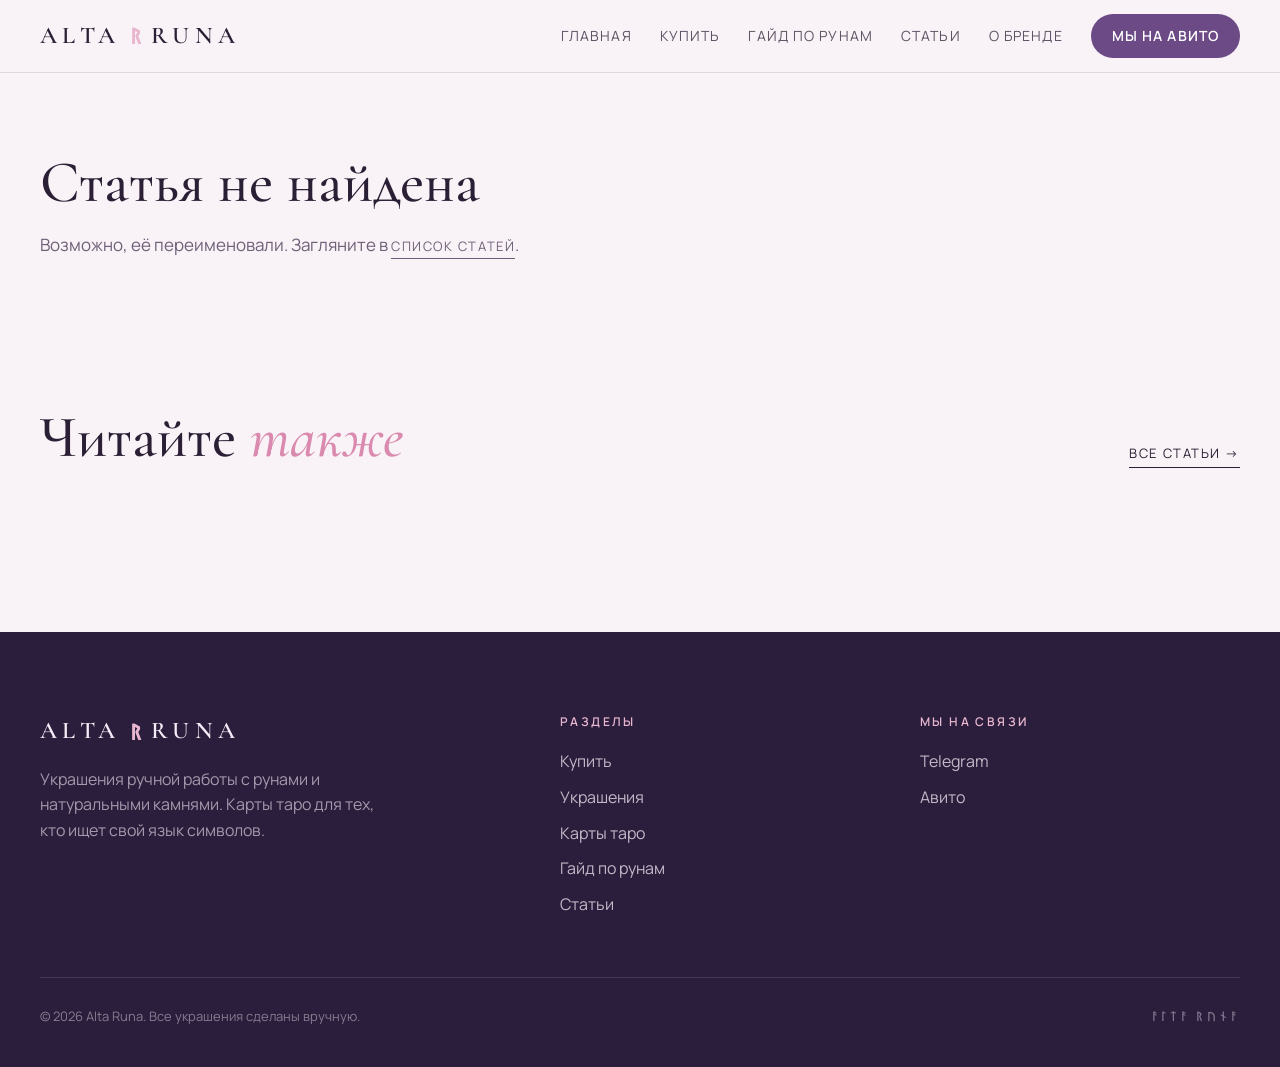
==== article.html @ 868ac563 "Alta Runa: сайт – главная, каталог, гайд по рунам, статьи Co-Authored-By: Claude Opus 5.5 <noreply@a" ====
<!DOCTYPE html>
<html lang="ru">
<head>
<meta charset="UTF-8">
<meta name="viewport" content="width=device-width, initial-scale=1">
<title>Статья – Alta Runa</title>
<meta name="description" content="Статья Alta Runa о рунах, камнях и таро.">
<meta property="og:title" content="Статья – Alta Runa">
<meta property="og:description" content="Статья Alta Runa о рунах, камнях и таро.">
<meta name="theme-color" content="#2B1D3C">
<link rel="icon" href="data:image/svg+xml,<svg xmlns='http://www.w3.org/2000/svg' viewBox='0 0 100 100'><rect width='100' height='100' rx='22' fill='%232B1D3C'/><text x='50' y='72' font-size='64' text-anchor='middle' fill='%23C9AEE0'>ᚱ</text></svg>">
<link rel="preconnect" href="https://fonts.googleapis.com">
<link rel="preconnect" href="https://fonts.gstatic.com" crossorigin>
<link href="https://fonts.googleapis.com/css2?family=Cormorant+Garamond:ital,wght@0,500;0,600;1,500&family=Manrope:wght@400;500;600;700&family=Noto+Sans+Runic&display=swap" rel="stylesheet">
<link rel="stylesheet" href="assets/style.css">
</head>
<body data-page="article">
<header id="site-header"></header>
<main>
  <div id="article"></div>
  <section class="section">
    <div class="wrap">
      <div class="sec-head"><h2>Читайте <em>также</em></h2><a href="articles.html" class="link-arrow">Все статьи →</a></div>
      <div class="grid" id="related"></div>
    </div>
  </section>
</main>
<footer id="site-footer"></footer>
<script src="data/products.js"></script>
<script src="data/articles.js"></script>
<script src="assets/main.js"></script>
</body>
</html>
---- assets/style.css ----
/* ===================== ALTA RUNA ===================== */
:root{
  --bg:#F9F2F6;
  --bg-2:#F2E3EC;
  --ink:#2A1F35;
  --ink-soft:#6E6078;
  --line:rgba(60,35,85,.13);
  --dark:#2B1D3C;
  --dark-2:#3A2950;
  --bone:#F4EDF7;
  --accent:#6B4A85;
  --accent-2:#E8B7CF;
  --pink:#D98AAE;
  --pink-soft:#F6DCE7;
  --radius:18px;
  --wrap:1200px;
  --serif:"Cormorant Garamond", "Cormorant", Georgia, serif;
  --sans:"Manrope", system-ui, -apple-system, "Segoe UI", sans-serif;
  --rune:"Noto Sans Runic", "Segoe UI Historic", "Segoe UI Symbol", serif;
}
*{box-sizing:border-box;margin:0;padding:0}
html{scroll-behavior:smooth}
body{font-family:var(--sans);background:var(--bg);color:var(--ink);line-height:1.6;font-size:16px;-webkit-font-smoothing:antialiased}
img{max-width:100%;display:block}
a{color:inherit;text-decoration:none}
.wrap{width:min(var(--wrap),100% - 40px);margin-inline:auto}
.rune{font-family:var(--rune)}

/* ---------- Header ---------- */
.header{position:sticky;top:0;z-index:50;background:rgba(249,242,246,.82);backdrop-filter:blur(14px);-webkit-backdrop-filter:blur(14px);border-bottom:1px solid var(--line)}
.header.on-dark{background:rgba(43,29,60,.8);color:var(--bone);border-color:rgba(244,237,247,.12)}
.header__in{display:flex;align-items:center;justify-content:space-between;height:72px}
.logo{display:flex;align-items:center;gap:10px;font-family:var(--serif);font-size:24px;letter-spacing:.22em;font-weight:600;text-transform:uppercase}
.logo .rune{font-size:22px;color:var(--accent-2);letter-spacing:0}
.nav{display:flex;align-items:center;gap:28px}
.nav a{font-size:14px;letter-spacing:.08em;text-transform:uppercase;opacity:.75;transition:opacity .2s}
.nav a:hover,.nav a.active{opacity:1}
.nav .btn{opacity:1;color:#fff}
.nav a.active{border-bottom:1px solid currentColor;padding-bottom:2px}
.burger{display:none;background:none;border:0;color:inherit;width:40px;height:40px;cursor:pointer}
.burger span{display:block;height:1.5px;background:currentColor;margin:7px 8px;transition:.3s}

/* ---------- Buttons ---------- */
.btn{display:inline-flex;align-items:center;justify-content:center;gap:10px;padding:14px 28px;border-radius:999px;font-size:14px;letter-spacing:.08em;text-transform:uppercase;font-weight:600;border:1px solid transparent;cursor:pointer;transition:transform .2s, background .2s, color .2s, border-color .2s;font-family:var(--sans)}
.btn:hover{transform:translateY(-2px)}
.btn--accent{background:var(--accent);color:#fff}
.btn--accent:hover{background:#583A70}
.btn--ghost{border-color:currentColor;background:transparent}
.btn--ghost:hover{background:var(--ink);color:var(--bg);border-color:var(--ink)}
.on-dark-section .btn--ghost:hover{background:var(--bone);color:var(--dark);border-color:var(--bone)}
.btn--sm{padding:10px 20px;font-size:12px}
.btn--full{width:100%}

/* ---------- Hero ---------- */
.hero{position:relative;background:var(--dark);color:var(--bone);overflow:hidden;margin-top:-72px;padding-top:72px}
.hero::before{content:"";position:absolute;inset:0;background:radial-gradient(35% 45% at 92% 15%, rgba(217,138,174,.30), transparent 70%), radial-gradient(60% 70% at 78% 50%, rgba(155,123,186,.42), transparent 70%), radial-gradient(40% 50% at 10% 100%, rgba(232,150,190,.22), transparent 70%)}
.hero__in{position:relative;display:grid;grid-template-columns:1.1fr 1fr;align-items:center;gap:40px;min-height:calc(100vh - 72px);max-height:900px;padding:60px 0}
.eyebrow{font-size:12px;letter-spacing:.32em;text-transform:uppercase;color:var(--accent-2);margin-bottom:22px;display:block}
.hero h1{font-family:var(--serif);font-weight:500;font-size:clamp(48px,6.4vw,96px);line-height:.98;letter-spacing:-.01em}
.hero h1 em{font-style:italic;color:var(--accent-2)}
.hero p{margin-top:28px;max-width:470px;font-size:18px;color:rgba(244,237,247,.72)}
.hero__cta{display:flex;flex-wrap:wrap;gap:14px;margin-top:40px}

.ring{position:relative;width:min(520px,100%);aspect-ratio:1;margin-inline:auto}
.ring__track{position:absolute;inset:0;animation:spin 90s linear infinite}
.ring__track span{position:absolute;left:50%;top:50%;font-family:var(--rune);font-size:clamp(16px,2vw,24px);color:rgba(244,237,247,.55)}
.ring__circle{position:absolute;inset:9%;border-radius:50%;border:1px solid rgba(244,237,247,.16)}
.ring__circle--2{inset:22%;border-color:rgba(201,174,224,.4)}
.ring__stone{position:absolute;inset:28%;border-radius:50%;background:radial-gradient(circle at 34% 30%, #B79BD0 0%, #6E4C8C 38%, #3B2456 78%, #1D1030 100%);box-shadow:0 40px 80px rgba(0,0,0,.55), inset -18px -24px 50px rgba(0,0,0,.45), inset 12px 14px 30px rgba(240,225,255,.25);display:grid;place-items:center}
.ring__stone .rune{font-size:clamp(70px,10vw,130px);color:rgba(250,244,255,.92);text-shadow:0 2px 0 rgba(0,0,0,.25), 0 0 30px rgba(210,180,255,.45)}
@keyframes spin{to{transform:rotate(360deg)}}

/* ---------- Marquee ---------- */
.marquee{background:linear-gradient(90deg,var(--accent),#A86A9C 50%,var(--pink));color:#fff;overflow:hidden;white-space:nowrap;padding:16px 0}
.marquee__track{display:inline-flex;gap:46px;animation:marq 40s linear infinite;font-size:14px;letter-spacing:.24em;text-transform:uppercase}
.marquee__track .rune{letter-spacing:0;font-size:18px;opacity:.8}
@keyframes marq{to{transform:translateX(-50%)}}

/* ---------- Sections ---------- */
.section{padding:110px 0}
.section--tight{padding:70px 0}
.section--alt{background:var(--bg-2)}
.on-dark-section{background:var(--dark);color:var(--bone)}
.sec-head{display:flex;align-items:end;justify-content:space-between;gap:30px;margin-bottom:54px;flex-wrap:wrap}
.sec-head h2,.page-title h1{font-family:var(--serif);font-weight:500;font-size:clamp(38px,4.6vw,64px);line-height:1.02}
.sec-head h2 em,.page-title h1 em{font-style:italic;color:var(--pink)}
.sec-head p{max-width:420px;color:var(--ink-soft)}
.link-arrow{font-size:13px;letter-spacing:.12em;text-transform:uppercase;border-bottom:1px solid currentColor;padding-bottom:3px;white-space:nowrap}

/* ---------- Collections ---------- */
.collections{display:grid;grid-template-columns:1fr 1fr;gap:22px}
.coll{position:relative;border-radius:var(--radius);overflow:hidden;min-height:440px;padding:40px;display:flex;flex-direction:column;justify-content:flex-end;color:#fff;isolation:isolate;transition:transform .4s}
.coll:hover{transform:translateY(-4px)}
.coll::after{content:"";position:absolute;inset:0;background:linear-gradient(to top, rgba(0,0,0,.55), transparent 60%);z-index:-1}
.coll__sym{position:absolute;top:30px;right:36px;font-family:var(--rune);font-size:150px;line-height:1;opacity:.28;z-index:-1;transition:transform .6s}
.coll:hover .coll__sym{transform:rotate(-8deg) scale(1.08)}
.coll h3{font-family:var(--serif);font-size:44px;font-weight:500;line-height:1}
.coll p{margin-top:10px;opacity:.85;max-width:340px}
.coll .link-arrow{margin-top:24px;align-self:flex-start}

/* ---------- Art placeholders (tones) ---------- */
.tone-amber{background:radial-gradient(circle at 30% 25%, #F2C98A, #B9712F 55%, #5C3014)}
.tone-obsidian{background:radial-gradient(circle at 30% 25%, #5A4E6E, #272033 55%, #100B17)}
.tone-rose{background:radial-gradient(circle at 30% 25%, #FBE3EC, #E0A3BE 55%, #9A5677)}
.tone-amethyst{background:radial-gradient(circle at 30% 25%, #CDB6E0, #7A5A9A 55%, #33234A)}
.tone-jade{background:radial-gradient(circle at 30% 25%, #C3DCC9, #5E8A6D 55%, #253D30)}
.tone-moon{background:radial-gradient(circle at 30% 25%, #F4EFF7, #B2A6C2 55%, #4E4560)}
.tone-lilac{background:radial-gradient(circle at 30% 25%, #EFE3F4, #BFA3D2 55%, #75588E)}
.tone-plum{background:radial-gradient(circle at 30% 25%, #9A7BB6, #5A3C74 55%, #24152F)}
.tone-copper{background:radial-gradient(circle at 30% 25%, #E9B58E, #A0623F 55%, #44200F)}

/* ---------- Product cards ---------- */
.grid{display:grid;grid-template-columns:repeat(3,1fr);gap:28px}
.card{display:flex;flex-direction:column;background:#FDFBFE;border-radius:var(--radius);overflow:hidden;border:1px solid var(--line);transition:transform .35s, box-shadow .35s}
.card:hover{transform:translateY(-6px);box-shadow:0 26px 50px -24px rgba(60,35,85,.35)}
.card__media{position:relative;aspect-ratio:4/5;overflow:hidden;display:grid;place-items:center}
.card__media img{width:100%;height:100%;object-fit:cover;transition:transform .7s}
.card:hover .card__media img{transform:scale(1.05)}
.art{position:absolute;inset:0;display:grid;place-items:center}
.art::before{content:"";position:absolute;width:62%;aspect-ratio:1;border-radius:50%;border:1px solid rgba(255,255,255,.35)}
.art::after{content:"";position:absolute;width:78%;aspect-ratio:1;border-radius:50%;border:1px dashed rgba(255,255,255,.18)}
.art__sym{font-family:var(--rune);font-size:clamp(80px,9vw,120px);color:rgba(255,255,255,.9);text-shadow:0 4px 20px rgba(0,0,0,.25);transition:transform .6s}
.card:hover .art__sym{transform:scale(1.08)}
.badge{position:absolute;top:16px;left:16px;background:var(--pink-soft);color:#8E3F66;font-size:11px;letter-spacing:.14em;text-transform:uppercase;font-weight:700;padding:6px 12px;border-radius:999px;z-index:2}
.card__body{padding:24px 24px 26px;display:flex;flex-direction:column;flex:1}
.card__meta{font-size:12px;letter-spacing:.14em;text-transform:uppercase;color:var(--pink)}
.card__title{font-family:var(--serif);font-size:27px;font-weight:600;line-height:1.1;margin:8px 0 10px}
.card__desc{color:var(--ink-soft);font-size:15px;flex:1}
.card__foot{display:flex;align-items:center;justify-content:space-between;gap:12px;margin-top:22px;padding-top:18px;border-top:1px solid var(--line)}
.price{font-family:var(--serif);font-size:28px;font-weight:600}
.price small{font-size:18px}

/* ---------- Article cards ---------- */
.a-card{display:flex;flex-direction:column;gap:18px}
.a-card__cover{position:relative;aspect-ratio:3/2;border-radius:var(--radius);overflow:hidden;display:grid;place-items:center}
.a-card__cover img{width:100%;height:100%;object-fit:cover;transition:transform .7s}
.a-card:hover .a-card__cover img,.a-card:hover .art__sym{transform:scale(1.06)}
.a-card__cover .art__sym{font-size:90px}
.a-card__meta{display:flex;gap:14px;font-size:12px;letter-spacing:.12em;text-transform:uppercase;color:var(--ink-soft)}
.a-card__meta b{color:var(--accent);font-weight:600}
.a-card h3{font-family:var(--serif);font-size:28px;line-height:1.12;font-weight:600;transition:color .2s}
.a-card:hover h3{color:var(--accent)}
.a-card p{color:var(--ink-soft);font-size:15px}

/* ---------- Features ---------- */
.features{display:grid;grid-template-columns:repeat(3,1fr);gap:1px;background:rgba(244,237,247,.12);border:1px solid rgba(244,237,247,.12);border-radius:var(--radius);overflow:hidden}
.feature{background:var(--dark);padding:46px 38px}
.feature .rune{font-size:42px;color:var(--accent-2)}
.feature h3{font-family:var(--serif);font-size:30px;font-weight:500;margin:20px 0 10px}
.feature p{color:rgba(244,237,247,.65)}
.about-grid{display:grid;grid-template-columns:1fr 1fr;gap:70px;align-items:end;margin-bottom:60px}
.about-grid h2{font-family:var(--serif);font-weight:500;font-size:clamp(38px,4.6vw,64px);line-height:1.02}
.about-grid h2 em{font-style:italic;color:var(--accent-2)}
.about-grid p{color:rgba(244,237,247,.72);font-size:17px}
.about-grid p+p{margin-top:16px}

/* ---------- CTA ---------- */
.cta{border-radius:28px;padding:80px 60px;text-align:center;position:relative;overflow:hidden;background:linear-gradient(120deg,var(--accent) 0%,#9A5E95 55%,var(--pink) 100%);color:#fff}
.cta::before{content:"ᚨᛚᛏᚨ ᚱᚢᚾᚨ";position:absolute;inset:auto 0 -40px 0;font-family:var(--rune);font-size:200px;opacity:.08;white-space:nowrap;line-height:1}
.cta h2{font-family:var(--serif);font-weight:500;font-size:clamp(36px,4.4vw,58px);line-height:1.05;position:relative}
.cta p{max-width:520px;margin:18px auto 34px;opacity:.85;position:relative}
.cta .btn{background:#fff;color:var(--accent);position:relative}

/* ---------- Page title & filters ---------- */
.page-title{padding:80px 0 40px}
.page-title p{margin-top:18px;max-width:560px;color:var(--ink-soft);font-size:17px}
.filters{display:flex;flex-wrap:wrap;gap:10px;margin-bottom:46px}
.chip{padding:10px 22px;border-radius:999px;border:1px solid var(--line);background:transparent;font-family:var(--sans);font-size:13px;letter-spacing:.08em;text-transform:uppercase;cursor:pointer;color:var(--ink);transition:.2s}
.chip:hover{border-color:var(--ink)}
.chip.active{background:var(--ink);color:var(--bg);border-color:var(--ink)}
.empty{padding:60px 0;color:var(--ink-soft);text-align:center;grid-column:1/-1}

/* ---------- Article page ---------- */
.article-hero{padding:70px 0 0}
.article-hero .back{font-size:13px;letter-spacing:.12em;text-transform:uppercase;color:var(--ink-soft)}
.article-hero .back:hover{color:var(--accent)}
.article-hero h1{font-family:var(--serif);font-weight:500;font-size:clamp(40px,5.4vw,76px);line-height:1.02;margin:26px 0 20px;max-width:900px}
.article-cover{position:relative;aspect-ratio:21/9;border-radius:var(--radius);overflow:hidden;margin:44px 0 0;display:grid;place-items:center}
.article-cover img{width:100%;height:100%;object-fit:cover}
.article-cover .art__sym{font-size:clamp(110px,14vw,200px)}
.prose{max-width:720px;margin:64px auto 0;font-size:18px;line-height:1.8}
.prose > p:first-child{font-family:var(--serif);font-size:25px;line-height:1.5}
.prose p{margin-bottom:22px}
.prose h2{font-family:var(--serif);font-weight:600;font-size:34px;line-height:1.15;margin:46px 0 16px}
.prose ul{margin:0 0 22px 0;list-style:none}
.prose li{position:relative;padding-left:30px;margin-bottom:10px}
.prose li::before{content:"ᛜ";font-family:var(--rune);position:absolute;left:0;top:0;color:var(--pink)}
.prose strong{font-weight:700}
.prose a{color:var(--accent);border-bottom:1px solid currentColor}

/* ---------- Footer ---------- */
.footer{background:var(--dark);color:var(--bone);padding:80px 0 40px;margin-top:0}
.footer__top{display:grid;grid-template-columns:1.5fr 1fr 1fr;gap:40px;padding-bottom:50px;border-bottom:1px solid rgba(244,237,247,.12)}
.footer .logo{margin-bottom:16px}
.footer p{color:rgba(244,237,247,.6);max-width:340px}
.footer h4{font-size:12px;letter-spacing:.2em;text-transform:uppercase;color:var(--accent-2);margin-bottom:18px;font-weight:600}
.footer li{list-style:none;margin-bottom:10px}
.footer li a{opacity:.75}
.footer li a:hover{opacity:1}
.footer__bot{display:flex;justify-content:space-between;gap:20px;padding-top:28px;font-size:13px;color:rgba(244,237,247,.45);flex-wrap:wrap}
.footer__bot .rune{letter-spacing:.3em}

/* ---------- Reveal ---------- */
.reveal{opacity:0;transform:translateY(24px);transition:opacity .9s, transform .9s}
.reveal.in{opacity:1;transform:none}

/* ---------- Responsive ---------- */
@media (max-width:1000px){
  .grid{grid-template-columns:repeat(2,1fr)}
  .features{grid-template-columns:1fr}
  .about-grid{grid-template-columns:1fr;gap:24px}
  .footer__top{grid-template-columns:1fr 1fr}
  .footer__top > div:first-child{grid-column:1/-1}
}
@media (max-width:960px){
  .burger{display:block}
  .nav{position:fixed;inset:72px 0 auto 0;flex-direction:column;align-items:flex-start;gap:0;padding:10px 20px 26px;background:var(--bg);color:var(--ink);border-bottom:1px solid var(--line);transform:translateY(-120%);transition:transform .4s;z-index:-1}
  .header.on-dark .nav{background:var(--dark);color:var(--bone)}
  .nav.open{transform:none}
  .nav a{padding:14px 0;width:100%;font-size:15px;border-bottom:1px solid var(--line)}
  .nav a.active{padding-bottom:14px}
  .nav .btn{margin-top:18px;width:100%}
  .burger.open span:nth-child(1){transform:translateY(8.5px) rotate(45deg)}
  .burger.open span:nth-child(2){opacity:0}
  .burger.open span:nth-child(3){transform:translateY(-8.5px) rotate(-45deg)}
  .hero__in{grid-template-columns:1fr;min-height:auto;max-height:none;padding:50px 0 70px;text-align:left}
  .ring{width:min(360px,90%);order:-1}
  .collections{grid-template-columns:1fr}
  .coll{min-height:340px}
  .section{padding:80px 0}
  .cta{padding:60px 26px}
}
@media (max-width:560px){
  .grid{grid-template-columns:1fr}
  .footer__top{grid-template-columns:1fr}
  .prose{font-size:17px}
  .prose > p:first-child{font-size:21px}
}
@media (prefers-reduced-motion:reduce){
  .ring__track,.marquee__track{animation:none}
  .reveal{opacity:1;transform:none}
}

/* ===================== ГАЙД ===================== */
.btn--light{background:var(--bone);color:var(--dark)}
.btn--light:hover{background:#fff}
.hero--guide .hero__in{min-height:auto;padding:90px 0 110px}
.guide-preview{position:relative;width:min(400px,86%);margin-inline:auto;transform:rotate(3deg)}
.guide-preview img{position:relative;border-radius:10px;box-shadow:0 40px 80px -20px rgba(0,0,0,.6)}
.guide-preview__back{position:absolute;inset:0;border-radius:10px;background:#E6D6E8;transform:rotate(-7deg) translate(-18px,10px);box-shadow:0 30px 60px -20px rgba(0,0,0,.5)}
.inside{display:grid;grid-template-columns:repeat(4,1fr);gap:24px}
.inside__item{padding:32px 28px;border:1px solid var(--line);border-radius:var(--radius);background:#FDFBFE}
.inside__item span{font-family:var(--serif);font-size:44px;color:var(--pink);line-height:1}
.inside__item h3{font-family:var(--serif);font-size:26px;font-weight:600;line-height:1.1;margin:18px 0 10px}
.inside__item p{color:var(--ink-soft);font-size:15px}
.futhark{display:grid;grid-template-columns:repeat(8,1fr);gap:14px}
.futhark__aett{grid-column:1/-1;font-size:12px;letter-spacing:.24em;text-transform:uppercase;color:var(--ink-soft);margin:18px 0 2px}
.futhark__aett:first-child{margin-top:0}
.rune-tile{position:relative;aspect-ratio:3/4;border-radius:14px;background:#FDFBFE;border:1px solid var(--line);display:flex;flex-direction:column;align-items:center;justify-content:center;gap:8px;transition:transform .3s, box-shadow .3s}
.rune-tile:nth-child(odd) .rune{color:var(--pink)}
.rune-tile:hover{border-color:var(--pink);transform:translateY(-4px);box-shadow:0 18px 30px -18px rgba(60,35,85,.4)}
.rune-tile .rune{font-size:clamp(30px,3.4vw,46px);color:var(--accent);line-height:1}
.rune-tile b{font-family:var(--serif);font-size:19px;font-weight:600}
.dot{display:inline-block;width:10px;height:10px;border-radius:50%;border:1px solid var(--accent);vertical-align:middle;margin-right:4px}
.dot--free{background:var(--accent)}
.offers{display:grid;grid-template-columns:1fr 1fr;gap:24px;max-width:960px}
.offer{padding:44px 40px;border-radius:24px;border:1px solid var(--line);background:#FDFBFE;display:flex;flex-direction:column}
.offer--main{background:var(--dark);color:var(--bone);border-color:var(--dark)}
.offer__tag{font-size:12px;letter-spacing:.2em;text-transform:uppercase;color:var(--accent)}
.offer--main .offer__tag{color:var(--accent-2)}
.offer h3{font-family:var(--serif);font-size:44px;font-weight:500;line-height:1;margin:14px 0 6px}
.offer__sub{font-family:var(--serif);font-size:24px;opacity:.75}
.offer ul{list-style:none;margin:26px 0 34px;flex:1}
.offer li{padding:10px 0 10px 28px;position:relative;border-bottom:1px solid var(--line)}
.offer--main li{border-color:rgba(244,237,247,.12)}
.offer li::before{content:"ᛜ";font-family:var(--rune);position:absolute;left:0;color:var(--accent)}
.offer--main li::before{color:var(--accent-2)}
.offer .btn--ghost:hover{background:var(--accent);border-color:var(--accent);color:#fff}
.guide-promo{display:grid;grid-template-columns:1fr 1.1fr;gap:70px;align-items:center}
.guide-promo .guide-preview{width:min(360px,80%)}
.guide-promo h2{font-family:var(--serif);font-weight:500;font-size:clamp(38px,4.6vw,64px);line-height:1.02}
.guide-promo h2 em{font-style:italic;color:var(--pink)}
.guide-promo p{margin:20px 0 32px;color:var(--ink-soft);font-size:17px;max-width:480px}
.guide-promo .hero__cta{margin-top:0}
.guide-promo .btn--ghost:hover{background:var(--accent);border-color:var(--accent);color:#fff}
@media (max-width:1000px){
  .inside{grid-template-columns:1fr 1fr}
  .futhark{grid-template-columns:repeat(4,1fr)}
  .guide-promo{grid-template-columns:1fr;gap:50px}
}
@media (max-width:820px){
  .offers{grid-template-columns:1fr}
  .hero--guide .guide-preview{order:0;margin-top:20px}
}
@media (max-width:560px){
  .inside{grid-template-columns:1fr}
  .futhark{grid-template-columns:repeat(3,1fr);gap:10px}
  .offer{padding:34px 26px}
}

/* розовые акценты гайда */
.pro{display:grid;grid-template-columns:1fr 1fr;gap:60px;align-items:center;padding:64px;border-radius:28px;background:linear-gradient(135deg,var(--pink-soft) 0%,#EAD9F0 100%)}
.pro h2{font-family:var(--serif);font-weight:500;font-size:clamp(36px,4.2vw,58px);line-height:1.03}
.pro h2 em{font-style:italic;color:var(--accent)}
.pro > div > p{margin-top:18px;color:var(--ink-soft);font-size:17px}
.pro__list{display:grid;gap:14px}
.pro__item{display:flex;gap:18px;align-items:flex-start;background:rgba(255,255,255,.7);border-radius:16px;padding:20px 22px}
.pro__item .rune{font-size:30px;color:var(--pink);line-height:1;min-width:34px;text-align:center}
.pro__item h3{font-family:var(--serif);font-size:23px;font-weight:600;line-height:1.1;margin-bottom:4px}
.pro__item p{font-size:14.5px;color:var(--ink-soft)}
.offer--main{background:linear-gradient(150deg,var(--dark) 0%,#4A2C5E 60%,#7A3E6A 100%)}
.offer .offer__tag{color:var(--pink)}
@media (max-width:1000px){.pro{grid-template-columns:1fr;padding:40px 28px;gap:34px}}

/* ===================== СТРАНИЦА ТОВАРА ===================== */
.card__title a:hover{color:var(--accent)}
.product{padding:50px 0 100px}
.product .back{font-size:13px;letter-spacing:.12em;text-transform:uppercase;color:var(--ink-soft)}
.product .back:hover{color:var(--accent)}
.product__grid{display:grid;grid-template-columns:1.05fr 1fr;gap:64px;margin-top:28px;align-items:start}
.pgallery{position:sticky;top:96px}
.pmain{position:relative;aspect-ratio:4/5;border-radius:var(--radius);overflow:hidden;background:var(--bg-2)}
.pmain img{width:100%;height:100%;object-fit:cover}
.pthumbs{display:grid;grid-template-columns:repeat(4,1fr);gap:12px;margin-top:12px}
.pthumb{aspect-ratio:1;border-radius:12px;overflow:hidden;border:2px solid transparent;padding:0;cursor:pointer;background:none;opacity:.65;transition:.2s}
.pthumb img{width:100%;height:100%;object-fit:cover}
.pthumb.active,.pthumb:hover{opacity:1;border-color:var(--pink)}
.pinfo h1{font-family:var(--serif);font-weight:500;font-size:clamp(38px,4.2vw,58px);line-height:1.03;margin:10px 0 18px}
.pprice{font-family:var(--serif);font-size:40px;font-weight:600}
.pprice small{font-size:26px}
.plead{font-size:18px;color:var(--ink-soft);margin:18px 0 30px}
.pbuy{display:flex;flex-wrap:wrap;gap:12px}
.pfacts{display:grid;grid-template-columns:repeat(3,1fr);gap:12px;margin:34px 0}
.pfacts div{border:1px solid var(--line);border-radius:14px;padding:16px;text-align:center;background:#FDFBFE}
.pfacts span{display:block;font-size:26px;color:var(--pink);line-height:1.2}
.pfacts small{font-size:12px;letter-spacing:.08em;text-transform:uppercase;color:var(--ink-soft)}
.pdetail{border-top:1px solid var(--line)}
.pdetail:last-child{border-bottom:1px solid var(--line)}
.pdetail summary{list-style:none;cursor:pointer;padding:20px 0;font-family:var(--serif);font-size:24px;font-weight:600;display:flex;justify-content:space-between;align-items:center}
.pdetail summary::-webkit-details-marker{display:none}
.pdetail summary::after{content:"+";font-family:var(--sans);font-weight:300;font-size:26px;color:var(--pink);transition:transform .3s}
.pdetail[open] summary::after{transform:rotate(45deg)}
.pdetail p{padding:0 0 22px;color:var(--ink-soft);font-size:16px}
.prose .product-link{display:flex;gap:20px;align-items:center;padding:18px;border-radius:var(--radius);background:var(--pink-soft);border:0;color:var(--ink);margin:30px 0}
.prose .product-link img{width:110px;height:110px;border-radius:12px;object-fit:cover}
.prose .product-link b{display:block;font-family:var(--serif);font-size:24px;line-height:1.15}
.prose .product-link span{font-size:14px;color:var(--accent);letter-spacing:.08em;text-transform:uppercase}
@media (max-width:900px){
  .product__grid{grid-template-columns:1fr;gap:36px}
  .pgallery{position:static}
}
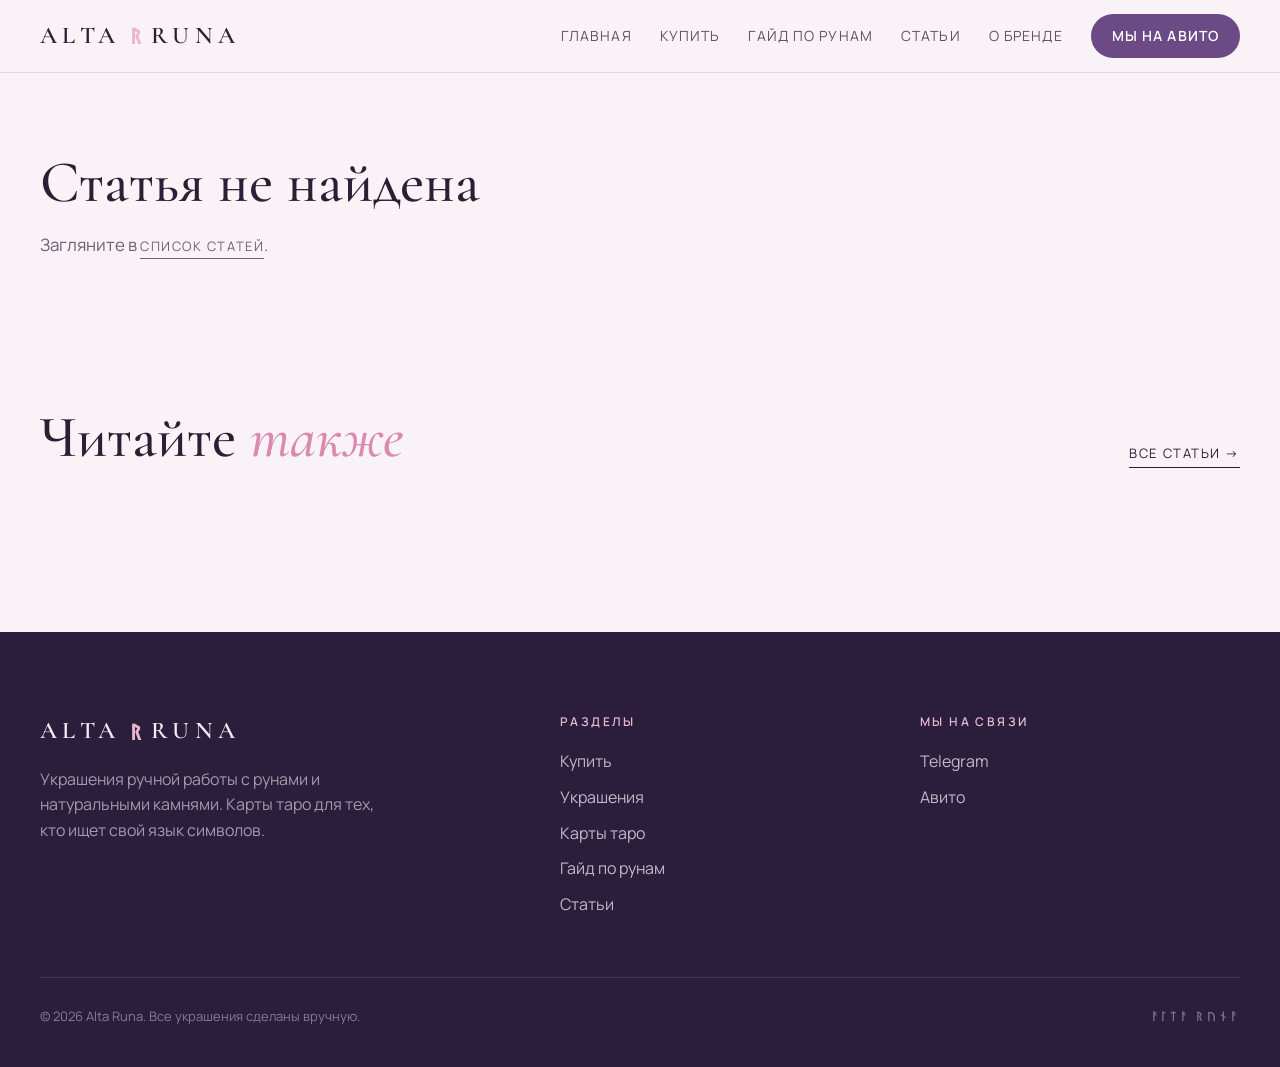
==== commit f177f6fc: "SEO: статическая сборка страниц, sitemap, robots, schema.org, домен altaruna.ru - отдельные страницы" ====
--- a/article.html
+++ b/article.html
@@ -2,6 +2,7 @@
 <html lang="ru">
 <head>
 <meta charset="UTF-8">
+<script>document.documentElement.classList.add('js')</script>
 <meta name="viewport" content="width=device-width, initial-scale=1">
 <title>Статья – Alta Runa</title>
 <meta name="description" content="Статья Alta Runa о рунах, камнях и таро.">
@@ -28,6 +29,7 @@
 <footer id="site-footer"></footer>
 <script src="data/products.js"></script>
 <script src="data/articles.js"></script>
+<script src="assets/render.js"></script>
 <script src="assets/main.js"></script>
 </body>
 </html>
--- a/assets/style.css
+++ b/assets/style.css
@@ -201,8 +201,8 @@
 .footer__bot .rune{letter-spacing:.3em}
 
 /* ---------- Reveal ---------- */
-.reveal{opacity:0;transform:translateY(24px);transition:opacity .9s, transform .9s}
-.reveal.in{opacity:1;transform:none}
+.js .reveal{opacity:0;transform:translateY(24px);transition:opacity .9s, transform .9s}
+.js .reveal.in{opacity:1;transform:none}
 
 /* ---------- Responsive ---------- */
 @media (max-width:1000px){
@@ -238,7 +238,7 @@
 }
 @media (prefers-reduced-motion:reduce){
   .ring__track,.marquee__track{animation:none}
-  .reveal{opacity:1;transform:none}
+  .js .reveal{opacity:1;transform:none}
 }
 
 /* ===================== ГАЙД ===================== */
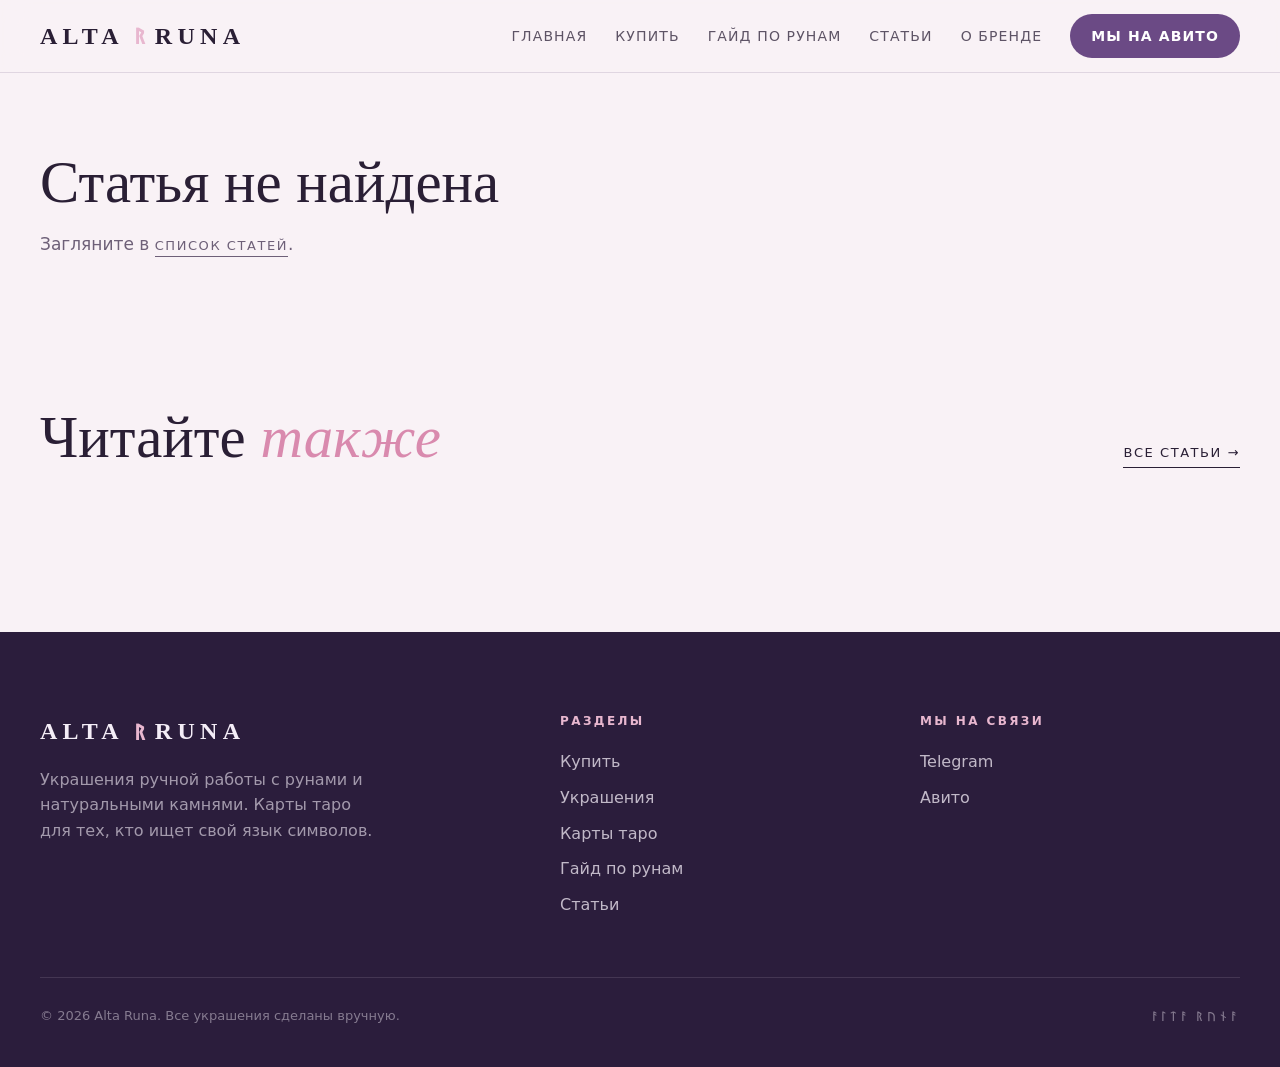
==== commit 09e7254f: "Use Prata and Onest typography" ====
--- a/article.html
+++ b/article.html
@@ -12,7 +12,7 @@
 <link rel="icon" href="data:image/svg+xml,<svg xmlns='http://www.w3.org/2000/svg' viewBox='0 0 100 100'><rect width='100' height='100' rx='22' fill='%232B1D3C'/><text x='50' y='72' font-size='64' text-anchor='middle' fill='%23C9AEE0'>ᚱ</text></svg>">
 <link rel="preconnect" href="https://fonts.googleapis.com">
 <link rel="preconnect" href="https://fonts.gstatic.com" crossorigin>
-<link href="https://fonts.googleapis.com/css2?family=Cormorant+Garamond:ital,wght@0,500;0,600;1,500&family=Manrope:wght@400;500;600;700&family=Noto+Sans+Runic&display=swap" rel="stylesheet">
+<link href="https://fonts.googleapis.com/css2?family=Prata&family=Onest:wght@400;500;600;700&family=Noto+Sans+Runic&display=swap" rel="stylesheet">
 <link rel="stylesheet" href="assets/style.css">
 </head>
 <body data-page="article">
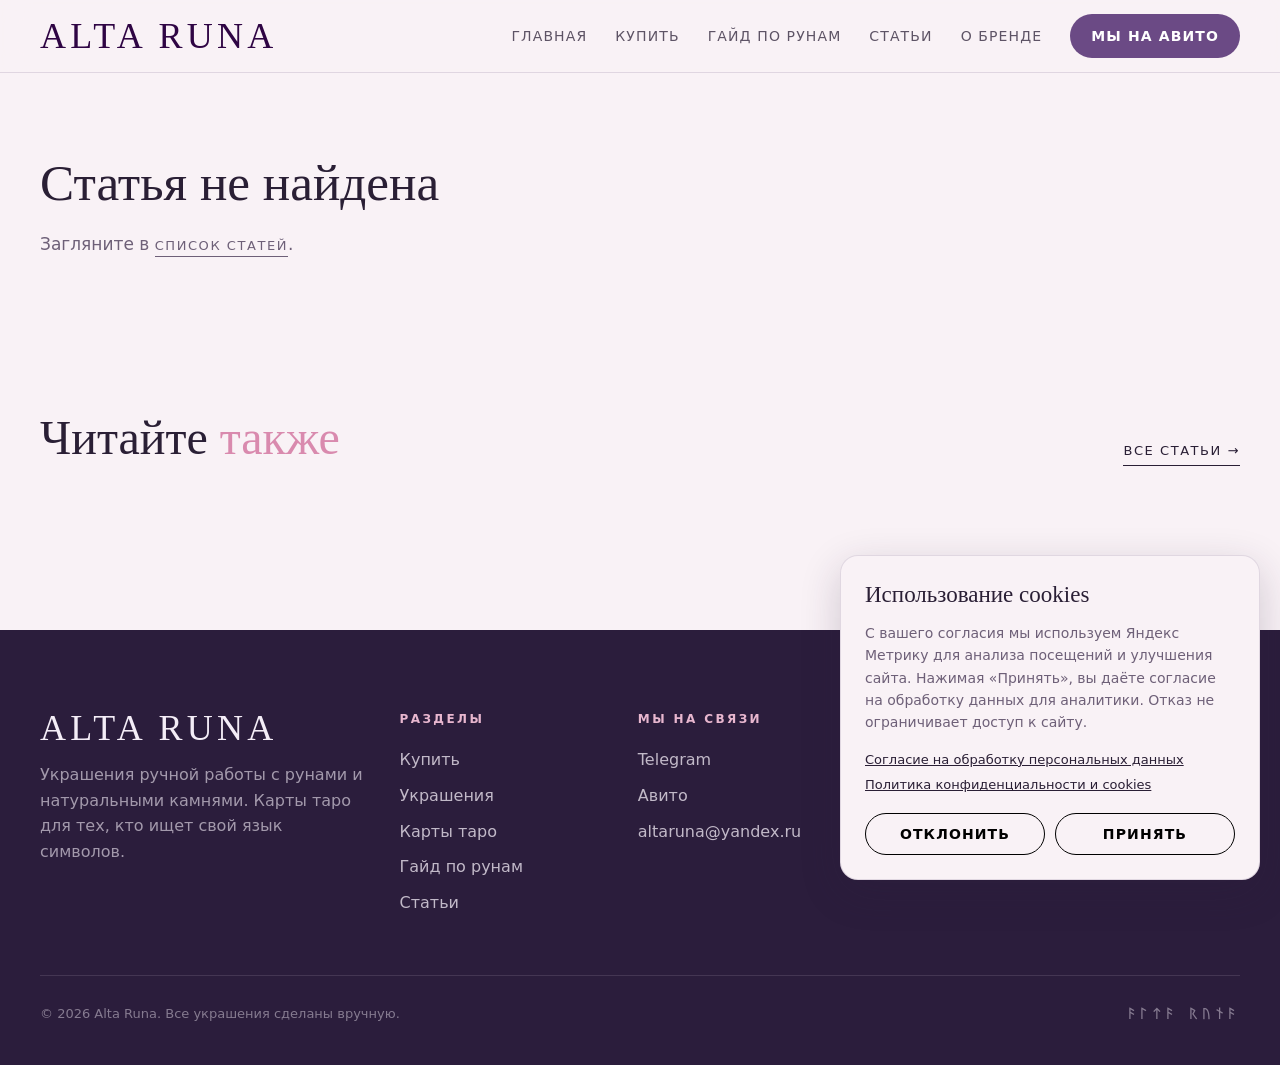
==== commit 8c368685: "Stage approved site pages and consent interface for Timeweb" ====
--- a/article.html
+++ b/article.html
@@ -10,9 +10,6 @@
 <meta property="og:description" content="Статья Alta Runa о рунах, камнях и таро.">
 <meta name="theme-color" content="#2B1D3C">
 <link rel="icon" href="data:image/svg+xml,<svg xmlns='http://www.w3.org/2000/svg' viewBox='0 0 100 100'><rect width='100' height='100' rx='22' fill='%232B1D3C'/><text x='50' y='72' font-size='64' text-anchor='middle' fill='%23C9AEE0'>ᚱ</text></svg>">
-<link rel="preconnect" href="https://fonts.googleapis.com">
-<link rel="preconnect" href="https://fonts.gstatic.com" crossorigin>
-<link href="https://fonts.googleapis.com/css2?family=Prata&family=Onest:wght@400;500;600;700&family=Noto+Sans+Runic&display=swap" rel="stylesheet">
 <link rel="stylesheet" href="assets/style.css">
 </head>
 <body data-page="article">
--- a/assets/style.css
+++ b/assets/style.css
@@ -1,3 +1,6 @@
+@font-face{font-family:"Italiana";src:url("fonts/italiana.ttf") format("truetype");font-weight:400;font-display:swap}
+@font-face{font-family:"Prata";src:url("fonts/prata.ttf") format("truetype");font-weight:400;font-display:swap}
+@font-face{font-family:"Onest";src:url("fonts/onest.ttf") format("truetype");font-weight:100 900;font-display:swap}
 /* ===================== ALTA RUNA ===================== */
 :root{
   --bg:#F9F2F6;
@@ -14,9 +17,9 @@
   --pink-soft:#F6DCE7;
   --radius:18px;
   --wrap:1200px;
-  --serif:"Cormorant Garamond", "Cormorant", Georgia, serif;
-  --sans:"Manrope", system-ui, -apple-system, "Segoe UI", sans-serif;
-  --rune:"Noto Sans Runic", "Segoe UI Historic", "Segoe UI Symbol", serif;
+  --serif:"Prata", Georgia, serif;
+  --sans:"Onest", system-ui, -apple-system, "Segoe UI", sans-serif;
+  --rune:"BabelStone Elder","Noto Sans Runic","Segoe UI Historic","Segoe UI Symbol",serif;
 }
 *{box-sizing:border-box;margin:0;padding:0}
 html{scroll-behavior:smooth}
@@ -30,7 +33,7 @@
 .header{position:sticky;top:0;z-index:50;background:rgba(249,242,246,.82);backdrop-filter:blur(14px);-webkit-backdrop-filter:blur(14px);border-bottom:1px solid var(--line)}
 .header.on-dark{background:rgba(43,29,60,.8);color:var(--bone);border-color:rgba(244,237,247,.12)}
 .header__in{display:flex;align-items:center;justify-content:space-between;height:72px}
-.logo{display:flex;align-items:center;gap:10px;font-family:var(--serif);font-size:24px;letter-spacing:.22em;font-weight:600;text-transform:uppercase}
+.logo{display:flex;align-items:center;gap:10px;font-family:var(--serif);font-size:24px;letter-spacing:.22em;font-weight:400;text-transform:uppercase;font-weight:400;font-synthesis:none}
 .logo .rune{font-size:22px;color:var(--accent-2);letter-spacing:0}
 .nav{display:flex;align-items:center;gap:28px}
 .nav a{font-size:14px;letter-spacing:.08em;text-transform:uppercase;opacity:.75;transition:opacity .2s}
@@ -56,7 +59,7 @@
 .hero::before{content:"";position:absolute;inset:0;background:radial-gradient(35% 45% at 92% 15%, rgba(217,138,174,.30), transparent 70%), radial-gradient(60% 70% at 78% 50%, rgba(155,123,186,.42), transparent 70%), radial-gradient(40% 50% at 10% 100%, rgba(232,150,190,.22), transparent 70%)}
 .hero__in{position:relative;display:grid;grid-template-columns:1.1fr 1fr;align-items:center;gap:40px;min-height:calc(100vh - 72px);max-height:900px;padding:60px 0}
 .eyebrow{font-size:12px;letter-spacing:.32em;text-transform:uppercase;color:var(--accent-2);margin-bottom:22px;display:block}
-.hero h1{font-family:var(--serif);font-weight:500;font-size:clamp(48px,6.4vw,96px);line-height:.98;letter-spacing:-.01em}
+.hero h1{font-family:var(--serif);font-weight:400;font-size:clamp(48px,6.4vw,96px);line-height:.98;letter-spacing:-.01em;font-weight:400;font-synthesis:none}
 .hero h1 em{font-style:italic;color:var(--accent-2)}
 .hero p{margin-top:28px;max-width:470px;font-size:18px;color:rgba(244,237,247,.72)}
 .hero__cta{display:flex;flex-wrap:wrap;gap:14px;margin-top:40px}
@@ -82,7 +85,7 @@
 .section--alt{background:var(--bg-2)}
 .on-dark-section{background:var(--dark);color:var(--bone)}
 .sec-head{display:flex;align-items:end;justify-content:space-between;gap:30px;margin-bottom:54px;flex-wrap:wrap}
-.sec-head h2,.page-title h1{font-family:var(--serif);font-weight:500;font-size:clamp(38px,4.6vw,64px);line-height:1.02}
+.sec-head h2,.page-title h1{font-family:var(--serif);font-weight:400;font-size:clamp(38px,4.6vw,64px);line-height:1.02;font-weight:400;font-synthesis:none}
 .sec-head h2 em,.page-title h1 em{font-style:italic;color:var(--pink)}
 .sec-head p{max-width:420px;color:var(--ink-soft)}
 .link-arrow{font-size:13px;letter-spacing:.12em;text-transform:uppercase;border-bottom:1px solid currentColor;padding-bottom:3px;white-space:nowrap}
@@ -94,7 +97,7 @@
 .coll::after{content:"";position:absolute;inset:0;background:linear-gradient(to top, rgba(0,0,0,.55), transparent 60%);z-index:-1}
 .coll__sym{position:absolute;top:30px;right:36px;font-family:var(--rune);font-size:150px;line-height:1;opacity:.28;z-index:-1;transition:transform .6s}
 .coll:hover .coll__sym{transform:rotate(-8deg) scale(1.08)}
-.coll h3{font-family:var(--serif);font-size:44px;font-weight:500;line-height:1}
+.coll h3{font-family:var(--serif);font-size:44px;font-weight:400;line-height:1;font-weight:400;font-synthesis:none}
 .coll p{margin-top:10px;opacity:.85;max-width:340px}
 .coll .link-arrow{margin-top:24px;align-self:flex-start}
 
@@ -124,10 +127,10 @@
 .badge{position:absolute;top:16px;left:16px;background:var(--pink-soft);color:#8E3F66;font-size:11px;letter-spacing:.14em;text-transform:uppercase;font-weight:700;padding:6px 12px;border-radius:999px;z-index:2}
 .card__body{padding:24px 24px 26px;display:flex;flex-direction:column;flex:1}
 .card__meta{font-size:12px;letter-spacing:.14em;text-transform:uppercase;color:var(--pink)}
-.card__title{font-family:var(--serif);font-size:27px;font-weight:600;line-height:1.1;margin:8px 0 10px}
+.card__title{font-family:var(--serif);font-size:27px;font-weight:400;line-height:1.1;margin:8px 0 10px;font-weight:400;font-synthesis:none}
 .card__desc{color:var(--ink-soft);font-size:15px;flex:1}
 .card__foot{display:flex;align-items:center;justify-content:space-between;gap:12px;margin-top:22px;padding-top:18px;border-top:1px solid var(--line)}
-.price{font-family:var(--serif);font-size:28px;font-weight:600}
+.price{font-family:var(--serif);font-size:28px;font-weight:400;font-weight:400;font-synthesis:none}
 .price small{font-size:18px}
 
 /* ---------- Article cards ---------- */
@@ -138,7 +141,7 @@
 .a-card__cover .art__sym{font-size:90px}
 .a-card__meta{display:flex;gap:14px;font-size:12px;letter-spacing:.12em;text-transform:uppercase;color:var(--ink-soft)}
 .a-card__meta b{color:var(--accent);font-weight:600}
-.a-card h3{font-family:var(--serif);font-size:28px;line-height:1.12;font-weight:600;transition:color .2s}
+.a-card h3{font-family:var(--serif);font-size:28px;line-height:1.12;font-weight:400;transition:color .2s;font-weight:400;font-synthesis:none}
 .a-card:hover h3{color:var(--accent)}
 .a-card p{color:var(--ink-soft);font-size:15px}
 
@@ -146,10 +149,10 @@
 .features{display:grid;grid-template-columns:repeat(3,1fr);gap:1px;background:rgba(244,237,247,.12);border:1px solid rgba(244,237,247,.12);border-radius:var(--radius);overflow:hidden}
 .feature{background:var(--dark);padding:46px 38px}
 .feature .rune{font-size:42px;color:var(--accent-2)}
-.feature h3{font-family:var(--serif);font-size:30px;font-weight:500;margin:20px 0 10px}
+.feature h3{font-family:var(--serif);font-size:30px;font-weight:400;margin:20px 0 10px;font-weight:400;font-synthesis:none}
 .feature p{color:rgba(244,237,247,.65)}
 .about-grid{display:grid;grid-template-columns:1fr 1fr;gap:70px;align-items:end;margin-bottom:60px}
-.about-grid h2{font-family:var(--serif);font-weight:500;font-size:clamp(38px,4.6vw,64px);line-height:1.02}
+.about-grid h2{font-family:var(--serif);font-weight:400;font-size:clamp(38px,4.6vw,64px);line-height:1.02;font-weight:400;font-synthesis:none}
 .about-grid h2 em{font-style:italic;color:var(--accent-2)}
 .about-grid p{color:rgba(244,237,247,.72);font-size:17px}
 .about-grid p+p{margin-top:16px}
@@ -157,7 +160,7 @@
 /* ---------- CTA ---------- */
 .cta{border-radius:28px;padding:80px 60px;text-align:center;position:relative;overflow:hidden;background:linear-gradient(120deg,var(--accent) 0%,#9A5E95 55%,var(--pink) 100%);color:#fff}
 .cta::before{content:"ᚨᛚᛏᚨ ᚱᚢᚾᚨ";position:absolute;inset:auto 0 -40px 0;font-family:var(--rune);font-size:200px;opacity:.08;white-space:nowrap;line-height:1}
-.cta h2{font-family:var(--serif);font-weight:500;font-size:clamp(36px,4.4vw,58px);line-height:1.05;position:relative}
+.cta h2{font-family:var(--serif);font-weight:400;font-size:clamp(36px,4.4vw,58px);line-height:1.05;position:relative;font-weight:400;font-synthesis:none}
 .cta p{max-width:520px;margin:18px auto 34px;opacity:.85;position:relative}
 .cta .btn{background:#fff;color:var(--accent);position:relative}
 
@@ -174,14 +177,14 @@
 .article-hero{padding:70px 0 0}
 .article-hero .back{font-size:13px;letter-spacing:.12em;text-transform:uppercase;color:var(--ink-soft)}
 .article-hero .back:hover{color:var(--accent)}
-.article-hero h1{font-family:var(--serif);font-weight:500;font-size:clamp(40px,5.4vw,76px);line-height:1.02;margin:26px 0 20px;max-width:900px}
+.article-hero h1{font-family:var(--serif);font-weight:400;font-size:clamp(40px,5.4vw,76px);line-height:1.02;margin:26px 0 20px;max-width:900px;font-weight:400;font-synthesis:none}
 .article-cover{position:relative;aspect-ratio:21/9;border-radius:var(--radius);overflow:hidden;margin:44px 0 0;display:grid;place-items:center}
 .article-cover img{width:100%;height:100%;object-fit:cover}
 .article-cover .art__sym{font-size:clamp(110px,14vw,200px)}
 .prose{max-width:720px;margin:64px auto 0;font-size:18px;line-height:1.8}
-.prose > p:first-child{font-family:var(--serif);font-size:25px;line-height:1.5}
+.prose > p:first-child{font-family:var(--serif);font-size:25px;line-height:1.5;font-weight:400;font-synthesis:none}
 .prose p{margin-bottom:22px}
-.prose h2{font-family:var(--serif);font-weight:600;font-size:34px;line-height:1.15;margin:46px 0 16px}
+.prose h2{font-family:var(--serif);font-weight:400;font-size:34px;line-height:1.15;margin:46px 0 16px;font-weight:400;font-synthesis:none}
 .prose ul{margin:0 0 22px 0;list-style:none}
 .prose li{position:relative;padding-left:30px;margin-bottom:10px}
 .prose li::before{content:"ᛜ";font-family:var(--rune);position:absolute;left:0;top:0;color:var(--pink)}
@@ -190,7 +193,7 @@
 
 /* ---------- Footer ---------- */
 .footer{background:var(--dark);color:var(--bone);padding:80px 0 40px;margin-top:0}
-.footer__top{display:grid;grid-template-columns:1.5fr 1fr 1fr;gap:40px;padding-bottom:50px;border-bottom:1px solid rgba(244,237,247,.12)}
+.footer__top{display:grid;grid-template-columns:1.35fr .85fr 1fr 1.35fr;gap:32px;padding-bottom:50px;border-bottom:1px solid rgba(244,237,247,.12)}
 .footer .logo{margin-bottom:16px}
 .footer p{color:rgba(244,237,247,.6);max-width:340px}
 .footer h4{font-size:12px;letter-spacing:.2em;text-transform:uppercase;color:var(--accent-2);margin-bottom:18px;font-weight:600}
@@ -250,8 +253,8 @@
 .guide-preview__back{position:absolute;inset:0;border-radius:10px;background:#E6D6E8;transform:rotate(-7deg) translate(-18px,10px);box-shadow:0 30px 60px -20px rgba(0,0,0,.5)}
 .inside{display:grid;grid-template-columns:repeat(4,1fr);gap:24px}
 .inside__item{padding:32px 28px;border:1px solid var(--line);border-radius:var(--radius);background:#FDFBFE}
-.inside__item span{font-family:var(--serif);font-size:44px;color:var(--pink);line-height:1}
-.inside__item h3{font-family:var(--serif);font-size:26px;font-weight:600;line-height:1.1;margin:18px 0 10px}
+.inside__item span{font-family:var(--serif);font-size:44px;color:var(--pink);line-height:1;font-weight:400;font-synthesis:none}
+.inside__item h3{font-family:var(--serif);font-size:26px;font-weight:400;line-height:1.1;margin:18px 0 10px;font-weight:400;font-synthesis:none}
 .inside__item p{color:var(--ink-soft);font-size:15px}
 .futhark{display:grid;grid-template-columns:repeat(8,1fr);gap:14px}
 .futhark__aett{grid-column:1/-1;font-size:12px;letter-spacing:.24em;text-transform:uppercase;color:var(--ink-soft);margin:18px 0 2px}
@@ -260,7 +263,7 @@
 .rune-tile:nth-child(odd) .rune{color:var(--pink)}
 .rune-tile:hover{border-color:var(--pink);transform:translateY(-4px);box-shadow:0 18px 30px -18px rgba(60,35,85,.4)}
 .rune-tile .rune{font-size:clamp(30px,3.4vw,46px);color:var(--accent);line-height:1}
-.rune-tile b{font-family:var(--serif);font-size:19px;font-weight:600}
+.rune-tile b{font-family:var(--serif);font-size:19px;font-weight:400;font-weight:400;font-synthesis:none}
 .dot{display:inline-block;width:10px;height:10px;border-radius:50%;border:1px solid var(--accent);vertical-align:middle;margin-right:4px}
 .dot--free{background:var(--accent)}
 .offers{display:grid;grid-template-columns:1fr 1fr;gap:24px;max-width:960px}
@@ -268,8 +271,8 @@
 .offer--main{background:var(--dark);color:var(--bone);border-color:var(--dark)}
 .offer__tag{font-size:12px;letter-spacing:.2em;text-transform:uppercase;color:var(--accent)}
 .offer--main .offer__tag{color:var(--accent-2)}
-.offer h3{font-family:var(--serif);font-size:44px;font-weight:500;line-height:1;margin:14px 0 6px}
-.offer__sub{font-family:var(--serif);font-size:24px;opacity:.75}
+.offer h3{font-family:var(--serif);font-size:44px;font-weight:400;line-height:1;margin:14px 0 6px;font-weight:400;font-synthesis:none}
+.offer__sub{font-family:var(--serif);font-size:24px;opacity:.75;font-weight:400;font-synthesis:none}
 .offer ul{list-style:none;margin:26px 0 34px;flex:1}
 .offer li{padding:10px 0 10px 28px;position:relative;border-bottom:1px solid var(--line)}
 .offer--main li{border-color:rgba(244,237,247,.12)}
@@ -278,7 +281,7 @@
 .offer .btn--ghost:hover{background:var(--accent);border-color:var(--accent);color:#fff}
 .guide-promo{display:grid;grid-template-columns:1fr 1.1fr;gap:70px;align-items:center}
 .guide-promo .guide-preview{width:min(360px,80%)}
-.guide-promo h2{font-family:var(--serif);font-weight:500;font-size:clamp(38px,4.6vw,64px);line-height:1.02}
+.guide-promo h2{font-family:var(--serif);font-weight:400;font-size:clamp(38px,4.6vw,64px);line-height:1.02;font-weight:400;font-synthesis:none}
 .guide-promo h2 em{font-style:italic;color:var(--pink)}
 .guide-promo p{margin:20px 0 32px;color:var(--ink-soft);font-size:17px;max-width:480px}
 .guide-promo .hero__cta{margin-top:0}
@@ -300,13 +303,13 @@
 
 /* розовые акценты гайда */
 .pro{display:grid;grid-template-columns:1fr 1fr;gap:60px;align-items:center;padding:64px;border-radius:28px;background:linear-gradient(135deg,var(--pink-soft) 0%,#EAD9F0 100%)}
-.pro h2{font-family:var(--serif);font-weight:500;font-size:clamp(36px,4.2vw,58px);line-height:1.03}
+.pro h2{font-family:var(--serif);font-weight:400;font-size:clamp(36px,4.2vw,58px);line-height:1.03;font-weight:400;font-synthesis:none}
 .pro h2 em{font-style:italic;color:var(--accent)}
 .pro > div > p{margin-top:18px;color:var(--ink-soft);font-size:17px}
 .pro__list{display:grid;gap:14px}
 .pro__item{display:flex;gap:18px;align-items:flex-start;background:rgba(255,255,255,.7);border-radius:16px;padding:20px 22px}
 .pro__item .rune{font-size:30px;color:var(--pink);line-height:1;min-width:34px;text-align:center}
-.pro__item h3{font-family:var(--serif);font-size:23px;font-weight:600;line-height:1.1;margin-bottom:4px}
+.pro__item h3{font-family:var(--serif);font-size:23px;font-weight:400;line-height:1.1;margin-bottom:4px;font-weight:400;font-synthesis:none}
 .pro__item p{font-size:14.5px;color:var(--ink-soft)}
 .offer--main{background:linear-gradient(150deg,var(--dark) 0%,#4A2C5E 60%,#7A3E6A 100%)}
 .offer .offer__tag{color:var(--pink)}
@@ -325,8 +328,8 @@
 .pthumb{aspect-ratio:1;border-radius:12px;overflow:hidden;border:2px solid transparent;padding:0;cursor:pointer;background:none;opacity:.65;transition:.2s}
 .pthumb img{width:100%;height:100%;object-fit:cover}
 .pthumb.active,.pthumb:hover{opacity:1;border-color:var(--pink)}
-.pinfo h1{font-family:var(--serif);font-weight:500;font-size:clamp(38px,4.2vw,58px);line-height:1.03;margin:10px 0 18px}
-.pprice{font-family:var(--serif);font-size:40px;font-weight:600}
+.pinfo h1{font-family:var(--serif);font-weight:400;font-size:clamp(38px,4.2vw,58px);line-height:1.03;margin:10px 0 18px;font-weight:400;font-synthesis:none}
+.pprice{font-family:var(--serif);font-size:40px;font-weight:400;font-weight:400;font-synthesis:none}
 .pprice small{font-size:26px}
 .plead{font-size:18px;color:var(--ink-soft);margin:18px 0 30px}
 .pbuy{display:flex;flex-wrap:wrap;gap:12px}
@@ -336,16 +339,111 @@
 .pfacts small{font-size:12px;letter-spacing:.08em;text-transform:uppercase;color:var(--ink-soft)}
 .pdetail{border-top:1px solid var(--line)}
 .pdetail:last-child{border-bottom:1px solid var(--line)}
-.pdetail summary{list-style:none;cursor:pointer;padding:20px 0;font-family:var(--serif);font-size:24px;font-weight:600;display:flex;justify-content:space-between;align-items:center}
+.pdetail summary{list-style:none;cursor:pointer;padding:20px 0;font-family:var(--serif);font-size:24px;font-weight:400;display:flex;justify-content:space-between;align-items:center;font-weight:400;font-synthesis:none}
 .pdetail summary::-webkit-details-marker{display:none}
 .pdetail summary::after{content:"+";font-family:var(--sans);font-weight:300;font-size:26px;color:var(--pink);transition:transform .3s}
 .pdetail[open] summary::after{transform:rotate(45deg)}
 .pdetail p{padding:0 0 22px;color:var(--ink-soft);font-size:16px}
 .prose .product-link{display:flex;gap:20px;align-items:center;padding:18px;border-radius:var(--radius);background:var(--pink-soft);border:0;color:var(--ink);margin:30px 0}
 .prose .product-link img{width:110px;height:110px;border-radius:12px;object-fit:cover}
-.prose .product-link b{display:block;font-family:var(--serif);font-size:24px;line-height:1.15}
+.prose .product-link b{display:block;font-family:var(--serif);font-size:24px;line-height:1.15;font-weight:400;font-synthesis:none}
 .prose .product-link span{font-size:14px;color:var(--accent);letter-spacing:.08em;text-transform:uppercase}
 @media (max-width:900px){
   .product__grid{grid-template-columns:1fr;gap:36px}
   .pgallery{position:static}
 }
+
+/* Prata has a single regular weight; avoid synthetic bold/italic in headings. */
+.hero h1,.sec-head h2,.page-title h1{font-weight:400;line-height:1.12}
+.hero h1 em{font-style:normal}
+
+/* ALTA RUNA: Prata typography trial */
+.hero h1{font-size:clamp(36px,5.1vw,76px);line-height:1.15;font-weight:400;font-synthesis:none}
+.sec-head h2{font-size:clamp(30px,3.8vw,48px);line-height:1.2;font-weight:400;font-synthesis:none}
+.page-title h1{font-size:clamp(32px,4vw,52px);line-height:1.18;font-weight:400;font-synthesis:none}
+.coll h3{font-size:36px;line-height:1.2;font-weight:400;font-synthesis:none}
+.cta h2{font-size:clamp(30px,3.7vw,48px);line-height:1.2;font-weight:400;font-synthesis:none}
+.feature h3{font-size:25px;line-height:1.25;font-weight:400;font-synthesis:none}
+.card__title{font-size:23px;line-height:1.25;font-weight:400;font-synthesis:none}
+.pinfo h1{font-size:clamp(30px,3.4vw,46px);line-height:1.18;font-weight:400;font-synthesis:none}
+.a-card h3{font-size:24px;line-height:1.25;font-weight:400;font-synthesis:none}
+.article-hero h1{font-size:clamp(32px,4.3vw,60px);line-height:1.18;font-weight:400;font-synthesis:none}
+.prose h2{font-size:28px;line-height:1.3;font-weight:400;font-synthesis:none}
+.prose > p:first-child{font-size:22px;line-height:1.5;font-weight:400;font-synthesis:none}
+.price{font-size:24px;line-height:1.2;font-weight:400;font-synthesis:none}
+.pprice{font-size:34px;line-height:1.2;font-weight:400;font-synthesis:none}
+.offer h3{font-size:36px;line-height:1.2;font-weight:400;font-synthesis:none}
+.rune-tile b{font-size:18px;line-height:1.25;font-weight:400;font-synthesis:none}
+.about-grid h2{font-size:clamp(30px,3.8vw,48px);line-height:1.2;font-weight:400;font-synthesis:none}
+.guide-promo h2{font-size:clamp(30px,3.8vw,48px);line-height:1.2;font-weight:400;font-synthesis:none}
+.pro h2{font-size:clamp(30px,3.7vw,48px);line-height:1.2;font-weight:400;font-synthesis:none}
+.inside__item h3{font-size:24px;line-height:1.25;font-weight:400;font-synthesis:none}
+.inside__item span{font-size:36px;line-height:1.15;font-weight:400;font-synthesis:none}
+.offer__sub{font-size:22px;line-height:1.25;font-weight:400;font-synthesis:none}
+.pro__item h3{font-size:22px;line-height:1.25;font-weight:400;font-synthesis:none}
+.pdetail summary{font-size:22px;line-height:1.25;font-weight:400;font-synthesis:none}
+.prose .product-link b{font-size:22px;line-height:1.25;font-weight:400;font-synthesis:none}
+.hero h1 em,.sec-head h2 em,.page-title h1 em,.about-grid h2 em,.guide-promo h2 em,.pro h2 em{font-style:normal}
+.btn--sm{font-size:13px}
+.badge{font-size:12px}
+@media(max-width:560px){.prose > p:first-child{font-size:20px}}
+
+/* Original brand wordmark */
+.logo--brand{flex-shrink:0;display:inline-flex;align-items:center}
+.logo--brand img{display:block;width:164px;height:auto}
+.header.on-dark .logo--brand img,.footer .logo--brand img{filter:brightness(0) invert(1)}
+.footer .logo--brand img{width:190px}
+@media(max-width:560px){.logo--brand img{width:136px}}
+
+
+/* Italiana wordmark trial */
+.logo--brand{font-family:"Italiana",Georgia,serif;font-size:36px;font-weight:400;letter-spacing:.12em;line-height:1;white-space:nowrap;font-synthesis:none;color:#2F0544}
+.header.on-dark .logo--brand,.footer .logo--brand{color:var(--bone)}
+.footer .logo--brand{display:inline-flex;flex-direction:column;gap:8px;font-size:36px}
+.logo--brand small{font-family:var(--sans);font-size:9px;letter-spacing:.14em;font-weight:400}
+@media(max-width:560px){.header .logo--brand{font-size:26px;letter-spacing:.08em}}
+
+/* Elder Futhark web font trial */
+@font-face{font-family:"BabelStone Elder";src:url("./BabelStoneRunicElderFuthark.woff2") format("woff2");font-style:normal;font-weight:400;font-display:swap}
+.footer .logo--brand{gap:0}
+
+/* Guide landing */
+.guide-hero{background:var(--bg-2);padding:64px 0 72px;color:var(--ink)}
+.guide-hero__grid{display:grid;grid-template-columns:1.15fr 1fr;align-items:center;gap:64px}
+.guide-hero .eyebrow,.guide-next .eyebrow{color:var(--accent)}
+.guide-hero h1{font-family:var(--serif);font-size:clamp(34px,4.6vw,64px);font-weight:400;line-height:1.18;margin:20px 0}
+.guide-hero p{max-width:530px;color:var(--ink-soft);font-size:17px}
+.guide-hero .guide-lead{font-size:clamp(20px,2.3vw,28px);color:var(--ink);margin-bottom:18px}
+.guide-hero .guide-note{font-size:13px;margin-top:20px}
+.guide-cover{display:block;width:min(100%,350px);height:auto;margin:auto;border-radius:3px;box-shadow:0 24px 50px -18px rgba(43,29,60,.35)}
+.guide-stats{display:grid;grid-template-columns:repeat(3,1fr);padding-block:34px;border-bottom:1px solid var(--line);text-align:center}
+.guide-stats div+div{border-left:1px solid var(--line)}
+.guide-stats strong{display:block;font:400 clamp(30px,4vw,48px)/1.2 var(--serif);color:var(--accent)}
+.guide-stats span{font-size:14px;color:var(--ink-soft)}
+.guide-inside{grid-template-columns:repeat(3,minmax(0,1fr))}
+.guide-gallery{display:grid;grid-template-columns:repeat(3,minmax(0,1fr));gap:24px}
+.guide-gallery figure{margin:0;min-width:0}
+.guide-gallery img{display:block;width:100%;height:auto;border-radius:4px;box-shadow:0 12px 28px rgba(43,29,60,.12)}
+.guide-gallery figcaption{text-align:center;font-size:14px;color:var(--ink-soft);margin-top:14px}
+.guide-next{max-width:760px;margin:auto;text-align:center}
+.guide-next h2,.guide-final h2{font:400 clamp(28px,3.5vw,44px)/1.25 var(--serif);margin:16px 0}
+.guide-next p{color:var(--ink-soft)}
+.guide-final{background:var(--dark);color:var(--bone);border-radius:24px;text-align:center;padding:48px 24px}
+.guide-final p{margin-bottom:24px}
+@media(max-width:800px){.guide-hero__grid{grid-template-columns:1fr;gap:36px}.guide-hero{padding:42px 0}.guide-inside{grid-template-columns:repeat(2,minmax(0,1fr))}.guide-gallery{gap:12px}}
+@media(max-width:560px){.guide-inside{grid-template-columns:1fr}.guide-gallery{grid-template-columns:1fr;gap:28px}.guide-gallery figure{max-width:360px;margin:auto}.guide-cover{width:min(82%,300px)}}
+
+/* Three-page guide composition */
+.guide-stack{position:relative;isolation:isolate;width:min(76%,350px);margin:24px auto;aspect-ratio:0.707;}
+.guide-stack img{position:absolute;inset:0;width:100%;height:100%;object-fit:contain;border-radius:4px;box-shadow:0 14px 30px rgba(43,29,60,.22);background:#fff;}
+.guide-stack__left{transform:translate(-9%,1%) rotate(-8deg);z-index:0}
+.guide-stack__right{transform:translate(9%,2%) rotate(7deg);z-index:1}
+.guide-stack__front{transform:rotate(2deg);z-index:2}
+@media(max-width:560px){.guide-stack{width:min(72%,280px);margin:16px auto 24px}}
+
+.cookie-notice{position:fixed;z-index:1000;bottom:20px;right:20px;width:min(420px,calc(100% - 40px));padding:24px;background:var(--bg);color:var(--ink);border:1px solid var(--line);border-radius:18px;box-shadow:0 12px 40px rgba(43,29,60,.2)}.cookie-notice[hidden]{display:none}.cookie-notice h2{font:400 23px/1.3 var(--serif);margin-bottom:12px}.cookie-notice p{font-size:14px;color:var(--ink-soft);margin-bottom:12px}.cookie-notice a{font-size:13px;text-decoration:underline}.cookie-actions{display:flex;gap:10px;margin-top:16px;flex-wrap:wrap}.cookie-actions .btn{flex:1;padding:12px 14px}.footer-legal{display:flex;gap:12px;flex-wrap:wrap;font-size:12px}.footer-legal button{font:inherit;color:inherit;background:none;border:0;text-decoration:underline;cursor:pointer}.legal-copy{max-width:820px;margin:auto}.legal-copy h2{font:400 24px/1.3 var(--serif);margin:28px 0 12px}.legal-copy p{margin:12px 0}.legal-copy a{text-decoration:underline}
+
+/* Footer legal navigation */
+.footer__top > div{min-width:0}.footer__top li{overflow-wrap:anywhere}.footer__documents button{font:inherit;color:inherit;background:none;border:0;padding:0;text-align:left;cursor:pointer;opacity:.75}.footer__documents button:hover,.footer__documents button:focus-visible{opacity:1}.footer__documents button:focus-visible{outline:1px solid currentColor;outline-offset:3px}
+@media(max-width:1000px){.footer__top{grid-template-columns:1fr 1fr;gap:32px}.footer__top > div:first-child{grid-column:auto}}
+@media(max-width:600px){.footer__top{grid-template-columns:repeat(2,minmax(0,1fr));gap:28px 16px}.footer__top > div:first-child,.footer__documents{grid-column:1/-1}}
